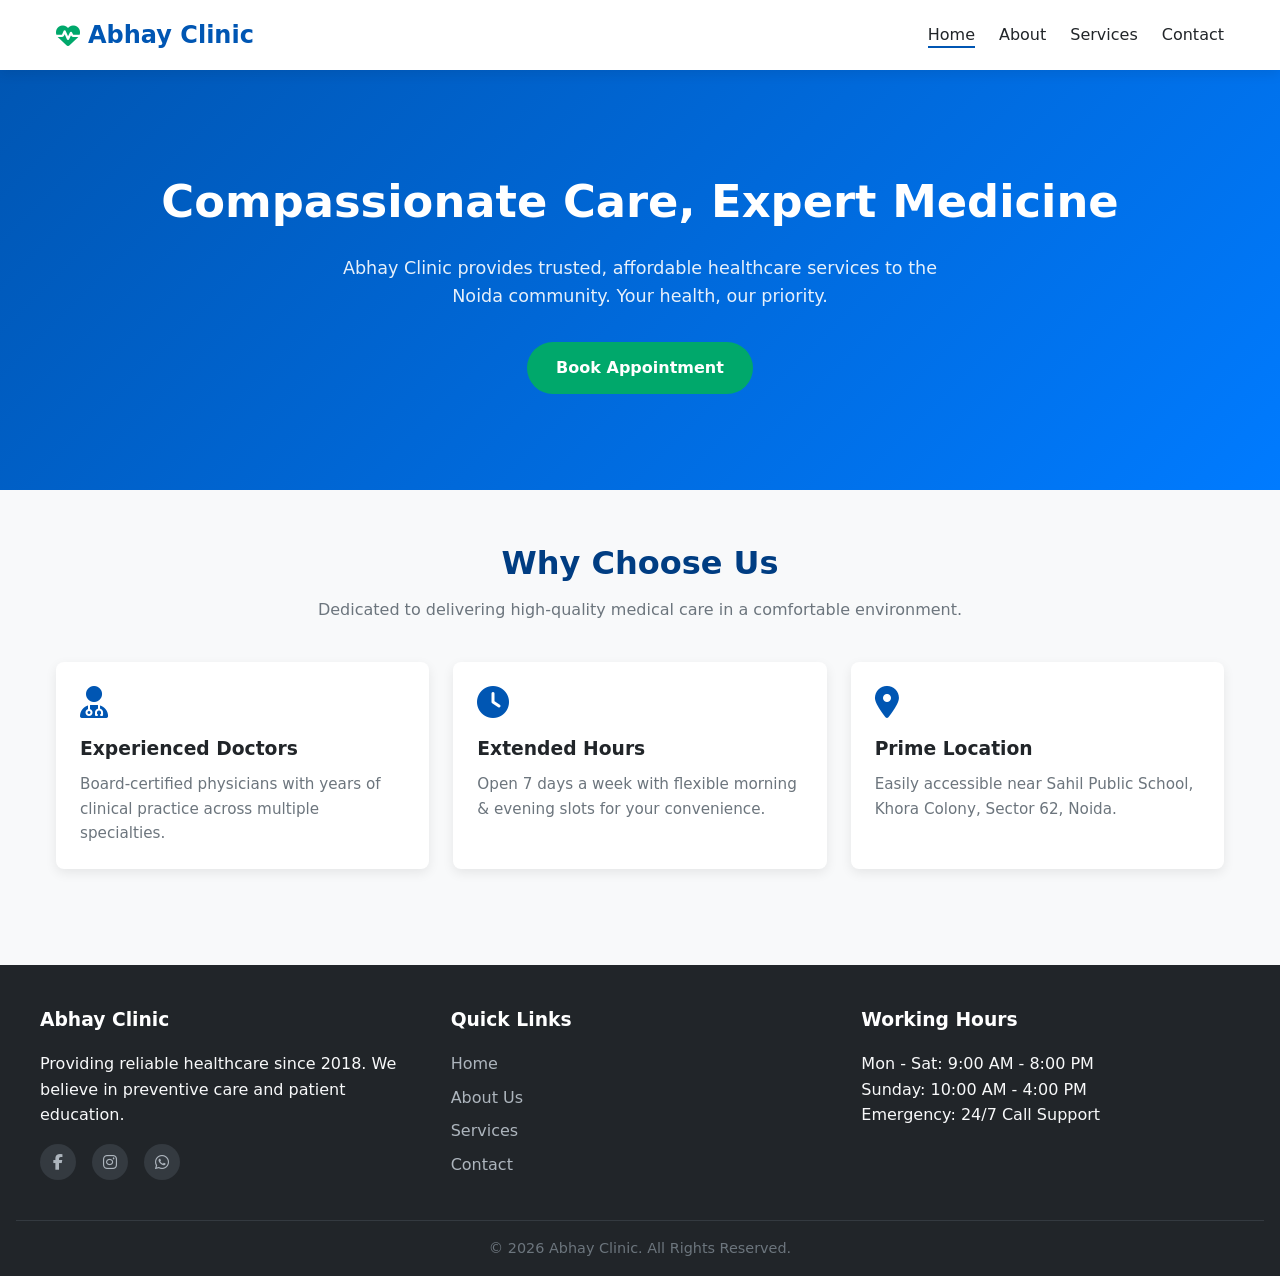
==== index.html @ e780f8e6 "Add files via upload" ====
<!DOCTYPE html>
<html lang="en">
<head>
  <meta charset="UTF-8">
  <meta name="viewport" content="width=device-width, initial-scale=1.0">
  <title>Abhay Clinic | Trusted Healthcare in Noida</title>
  <link rel="stylesheet" href="style.css">
  <link rel="stylesheet" href="https://cdnjs.cloudflare.com/ajax/libs/font-awesome/6.4.0/css/all.min.css">
  <link href="https://fonts.googleapis.com/css2?family=Inter:wght@400;500;600;700&display=swap" rel="stylesheet">
</head>
<body>
  <header>
    <nav class="navbar">
      <a href="index.html" class="logo"><i class="fas fa-heart-pulse"></i> Abhay Clinic</a>
      <div class="hamburger"><i class="fas fa-bars"></i></div>
      <ul class="nav-links">
        <li><a href="index.html">Home</a></li>
        <li><a href="about.html">About</a></li>
        <li><a href="services.html">Services</a></li>
        <li><a href="contact.html">Contact</a></li>
      </ul>
    </nav>
  </header>

  <section class="hero">
    <h1>Compassionate Care, Expert Medicine</h1>
    <p>Abhay Clinic provides trusted, affordable healthcare services to the Noida community. Your health, our priority.</p>
    <a href="contact.html" class="btn">Book Appointment</a>
  </section>

  <main class="container">
    <div class="section-title">
      <h2>Why Choose Us</h2>
      <p>Dedicated to delivering high-quality medical care in a comfortable environment.</p>
    </div>
    <div class="grid">
      <div class="card">
        <i class="fas fa-user-doctor"></i>
        <h3>Experienced Doctors</h3>
        <p>Board-certified physicians with years of clinical practice across multiple specialties.</p>
      </div>
      <div class="card">
        <i class="fas fa-clock"></i>
        <h3>Extended Hours</h3>
        <p>Open 7 days a week with flexible morning & evening slots for your convenience.</p>
      </div>
      <div class="card">
        <i class="fas fa-location-dot"></i>
        <h3>Prime Location</h3>
        <p>Easily accessible near Sahil Public School, Khora Colony, Sector 62, Noida.</p>
      </div>
    </div>
  </main>

  <footer>
    <div class="footer-grid">
      <div class="footer-col">
        <h3>Abhay Clinic</h3>
        <p>Providing reliable healthcare since 2018. We believe in preventive care and patient education.</p>
        <div class="social-links">
          <a href="#"><i class="fab fa-facebook-f"></i></a>
          <a href="#"><i class="fab fa-instagram"></i></a>
          <a href="#"><i class="fab fa-whatsapp"></i></a>
        </div>
      </div>
      <div class="footer-col">
        <h3>Quick Links</h3>
        <a href="index.html">Home</a>
        <a href="about.html">About Us</a>
        <a href="services.html">Services</a>
        <a href="contact.html">Contact</a>
      </div>
      <div class="footer-col">
        <h3>Working Hours</h3>
        <p>Mon - Sat: 9:00 AM - 8:00 PM</p>
        <p>Sunday: 10:00 AM - 4:00 PM</p>
        <p>Emergency: 24/7 Call Support</p>
      </div>
    </div>
    <div class="copyright">
      &copy; <span id="year"></span> Abhay Clinic. All Rights Reserved.
    </div>
  </footer>

  <script src="script.js"></script>
  <script>document.getElementById('year').textContent = new Date().getFullYear();</script>
</body>
</html>
---- style.css ----
:root {
  --primary: #0056b3;
  --primary-dark: #003d82;
  --secondary: #00a86b;
  --light: #f8f9fa;
  --dark: #212529;
  --gray: #6c757d;
  --white: #ffffff;
  --shadow: 0 4px 12px rgba(0,0,0,0.08);
  --radius: 8px;
  --transition: all 0.3s ease;
}

* { margin: 0; padding: 0; box-sizing: border-box; font-family: 'Segoe UI', system-ui, sans-serif; }
body { background: var(--light); color: var(--dark); line-height: 1.6; }
a { text-decoration: none; color: inherit; transition: var(--transition); }
img { max-width: 100%; display: block; }
ul { list-style: none; }

/* Header */
header {
  background: var(--white);
  box-shadow: var(--shadow);
  position: sticky;
  top: 0;
  z-index: 1000;
}
.navbar {
  max-width: 1200px;
  margin: 0 auto;
  padding: 1rem;
  display: flex;
  justify-content: space-between;
  align-items: center;
}
.logo { font-size: 1.5rem; font-weight: 700; color: var(--primary); display: flex; align-items: center; gap: 0.5rem; }
.logo i { color: var(--secondary); }
.nav-links { display: flex; gap: 1.5rem; }
.nav-links a { font-weight: 500; position: relative; }
.nav-links a::after {
  content: ''; position: absolute; bottom: -4px; left: 0; width: 0; height: 2px;
  background: var(--primary); transition: var(--transition);
}
.nav-links a:hover::after, .nav-links a.active::after { width: 100%; }
.hamburger { display: none; font-size: 1.5rem; cursor: pointer; }

/* Hero */
.hero {
  background: linear-gradient(135deg, var(--primary) 0%, #007bff 100%);
  color: var(--white);
  padding: 6rem 1rem;
  text-align: center;
}
.hero h1 { font-size: 2.8rem; margin-bottom: 1rem; }
.hero p { font-size: 1.1rem; max-width: 600px; margin: 0 auto 2rem; opacity: 0.9; }
.btn {
  display: inline-block; padding: 0.8rem 1.8rem; background: var(--secondary);
  color: var(--white); border-radius: 50px; font-weight: 600; border: none; cursor: pointer;
}
.btn:hover { background: #008f5a; transform: translateY(-2px); }

/* Sections */
.container { max-width: 1200px; margin: 0 auto; padding: 3rem 1rem; }
.section-title { text-align: center; margin-bottom: 2.5rem; }
.section-title h2 { font-size: 2rem; color: var(--primary-dark); margin-bottom: 0.5rem; }
.section-title p { color: var(--gray); }

.grid { display: grid; gap: 1.5rem; grid-template-columns: repeat(auto-fit, minmax(280px, 1fr)); }
.card {
  background: var(--white); padding: 1.5rem; border-radius: var(--radius);
  box-shadow: var(--shadow); transition: var(--transition);
}
.card:hover { transform: translateY(-5px); }
.card i { font-size: 2rem; color: var(--primary); margin-bottom: 1rem; }
.card h3 { margin-bottom: 0.5rem; }
.card p { color: var(--gray); font-size: 0.95rem; }

/* About Specific */
.about-content { display: grid; grid-template-columns: 1fr 1fr; gap: 2rem; align-items: center; }
.about-img { border-radius: var(--radius); overflow: hidden; }
.about-img img { width: 100%; height: 100%; object-fit: cover; }
.stats { display: grid; grid-template-columns: repeat(3, 1fr); gap: 1rem; margin-top: 2rem; text-align: center; }
.stat h3 { font-size: 2rem; color: var(--secondary); }

/* Services */
.service-card { border-left: 4px solid var(--secondary); }
.service-card h3 { color: var(--primary-dark); }
.price { color: var(--secondary); font-weight: 600; margin-top: 0.5rem; }

/* Contact */
.contact-grid { display: grid; grid-template-columns: 1fr 1fr; gap: 2rem; }
.form-group { margin-bottom: 1rem; }
.form-group label { display: block; margin-bottom: 0.4rem; font-weight: 500; }
.form-group input, .form-group textarea {
  width: 100%; padding: 0.8rem; border: 1px solid #ddd; border-radius: var(--radius);
  font-size: 1rem; transition: var(--transition);
}
.form-group input:focus, .form-group textarea:focus { border-color: var(--primary); outline: none; }
.map-container iframe { width: 100%; height: 100%; min-height: 350px; border-radius: var(--radius); border: none; }
.info-card { margin-bottom: 1.5rem; display: flex; align-items: start; gap: 1rem; }
.info-card i { font-size: 1.2rem; color: var(--primary); margin-top: 0.2rem; }

/* Footer */
footer { background: var(--dark); color: var(--light); padding: 2.5rem 1rem 1rem; margin-top: 3rem; }
.footer-grid { display: grid; grid-template-columns: repeat(auto-fit, minmax(200px, 1fr)); gap: 2rem; max-width: 1200px; margin: 0 auto; }
.footer-col h3 { color: var(--white); margin-bottom: 1rem; }
.footer-col a { display: block; margin-bottom: 0.5rem; color: #adb5bd; }
.footer-col a:hover { color: var(--white); }
.social-links { display: flex; gap: 1rem; margin-top: 1rem; }
.social-links a { width: 36px; height: 36px; background: #343a40; display: flex; align-items: center; justify-content: center; border-radius: 50%; }
.social-links a:hover { background: var(--primary); }
.copyright { text-align: center; margin-top: 2rem; padding-top: 1rem; border-top: 1px solid #343a40; color: #6c757d; font-size: 0.9rem; }

/* Mobile */
@media (max-width: 768px) {
  .hamburger { display: block; }
  .nav-links {
    position: fixed; top: 60px; left: 0; right: 0; background: var(--white);
    flex-direction: column; padding: 1rem; gap: 0; box-shadow: var(--shadow);
    transform: translateY(-150%); transition: var(--transition);
  }
  .nav-links.active { transform: translateY(0); }
  .nav-links a { padding: 1rem 0; border-bottom: 1px solid #eee; }
  .hero h1 { font-size: 2rem; }
  .about-content, .contact-grid { grid-template-columns: 1fr; }
  .stats { grid-template-columns: 1fr; }
}
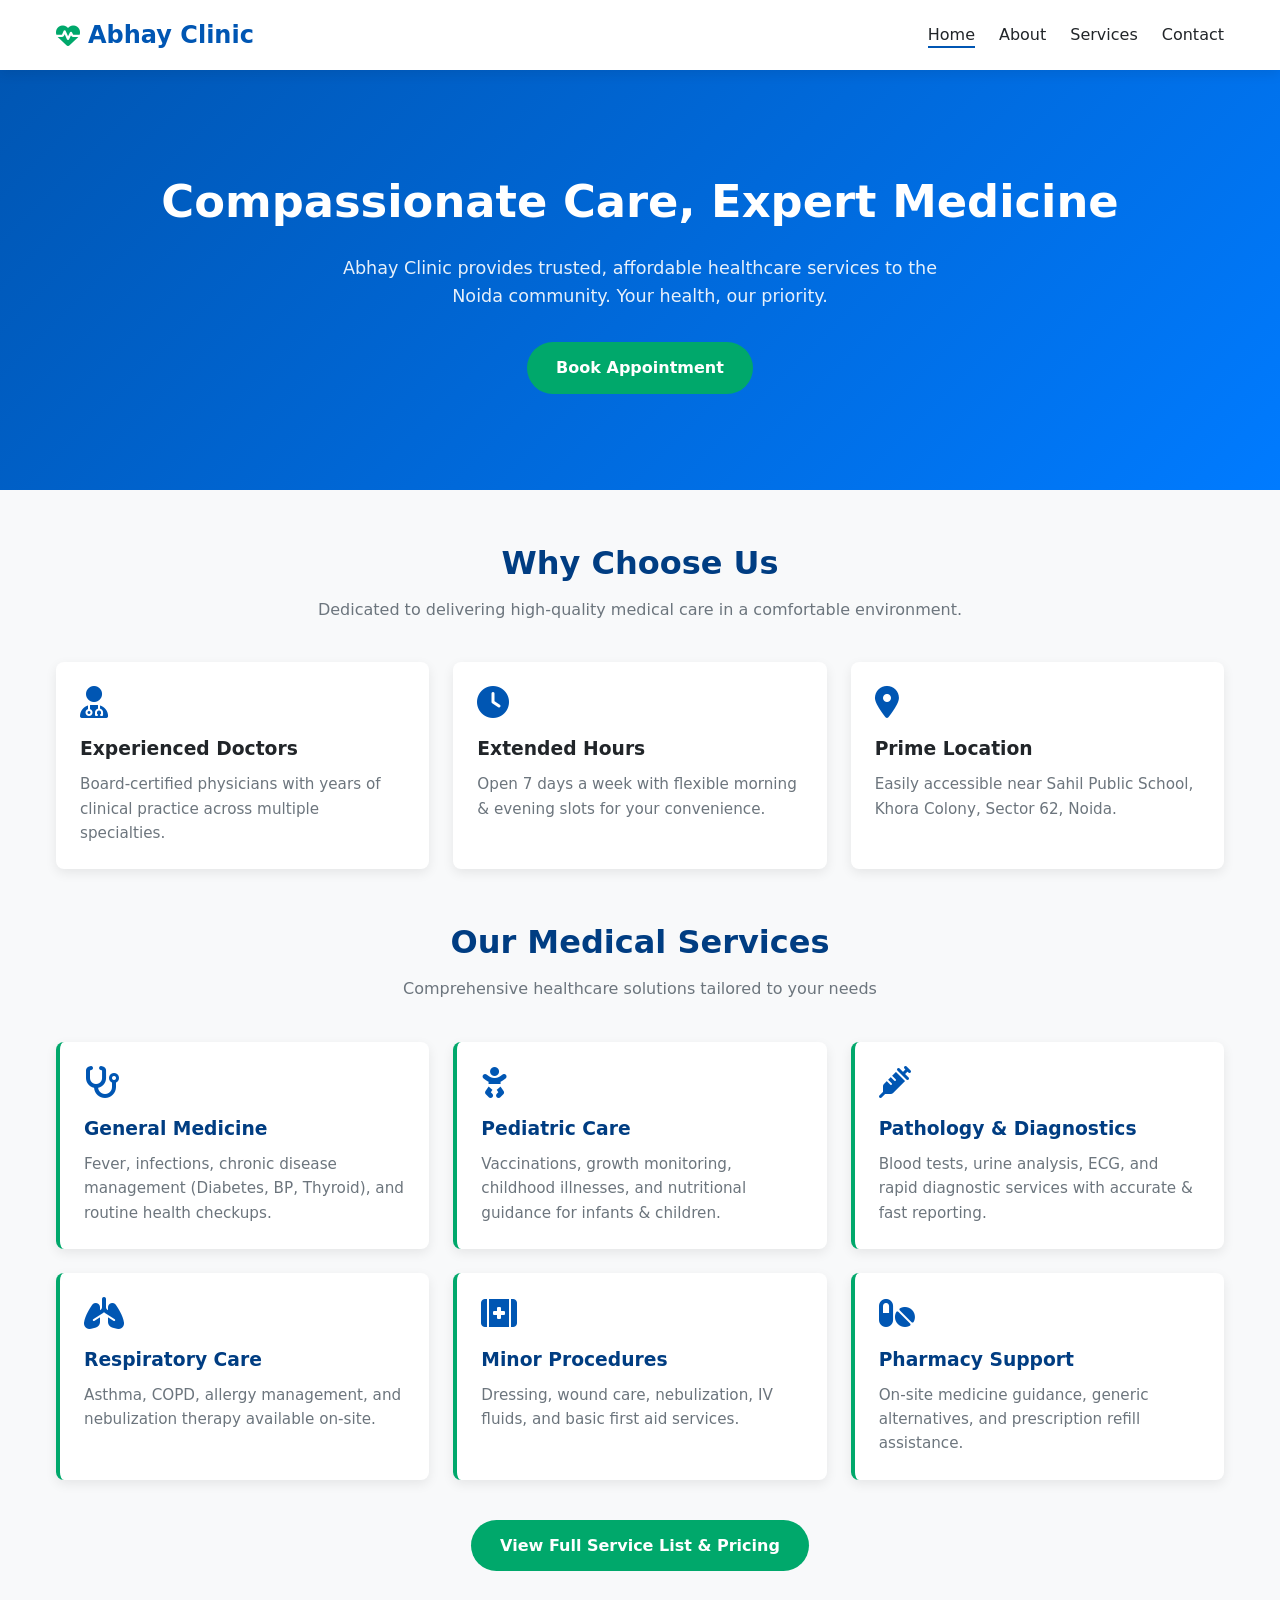
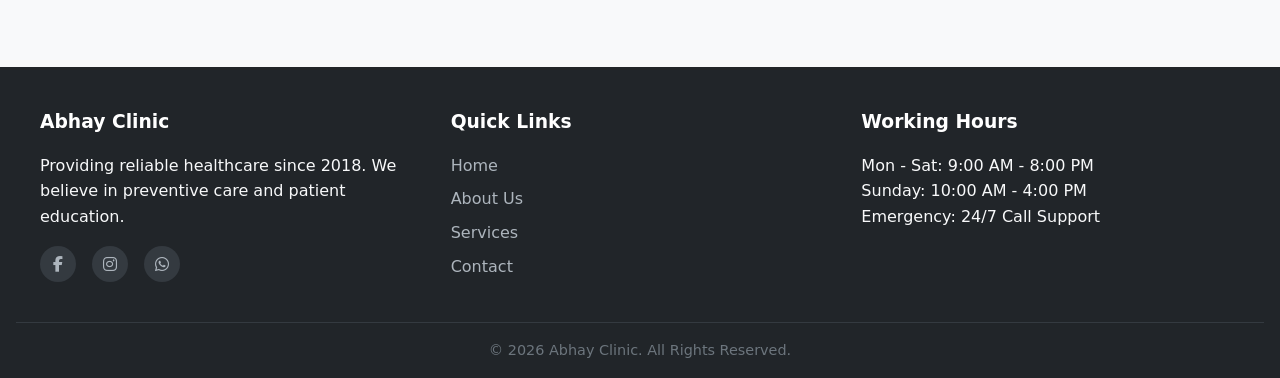
==== commit 2263d910: "Add files via upload" ====
--- a/index.html
+++ b/index.html
@@ -52,6 +52,49 @@
     </div>
   </main>
 
+  <!-- ✅ NEW: Services Section on Homepage -->
+  <section class="container" id="services" style="background: var(--light); padding-top: 0;">
+    <div class="section-title">
+      <h2>Our Medical Services</h2>
+      <p>Comprehensive healthcare solutions tailored to your needs</p>
+    </div>
+    <div class="grid">
+      <div class="card service-card">
+        <i class="fas fa-stethoscope"></i>
+        <h3>General Medicine</h3>
+        <p>Fever, infections, chronic disease management (Diabetes, BP, Thyroid), and routine health checkups.</p>
+      </div>
+      <div class="card service-card">
+        <i class="fas fa-baby"></i>
+        <h3>Pediatric Care</h3>
+        <p>Vaccinations, growth monitoring, childhood illnesses, and nutritional guidance for infants & children.</p>
+      </div>
+      <div class="card service-card">
+        <i class="fas fa-syringe"></i>
+        <h3>Pathology & Diagnostics</h3>
+        <p>Blood tests, urine analysis, ECG, and rapid diagnostic services with accurate & fast reporting.</p>
+      </div>
+      <div class="card service-card">
+        <i class="fas fa-lungs"></i>
+        <h3>Respiratory Care</h3>
+        <p>Asthma, COPD, allergy management, and nebulization therapy available on-site.</p>
+      </div>
+      <div class="card service-card">
+        <i class="fas fa-kit-medical"></i>
+        <h3>Minor Procedures</h3>
+        <p>Dressing, wound care, nebulization, IV fluids, and basic first aid services.</p>
+      </div>
+      <div class="card service-card">
+        <i class="fas fa-pills"></i>
+        <h3>Pharmacy Support</h3>
+        <p>On-site medicine guidance, generic alternatives, and prescription refill assistance.</p>
+      </div>
+    </div>
+    <div style="text-align: center; margin-top: 2.5rem;">
+      <a href="services.html" class="btn">View Full Service List & Pricing</a>
+    </div>
+  </section>
+
   <footer>
     <div class="footer-grid">
       <div class="footer-col">
